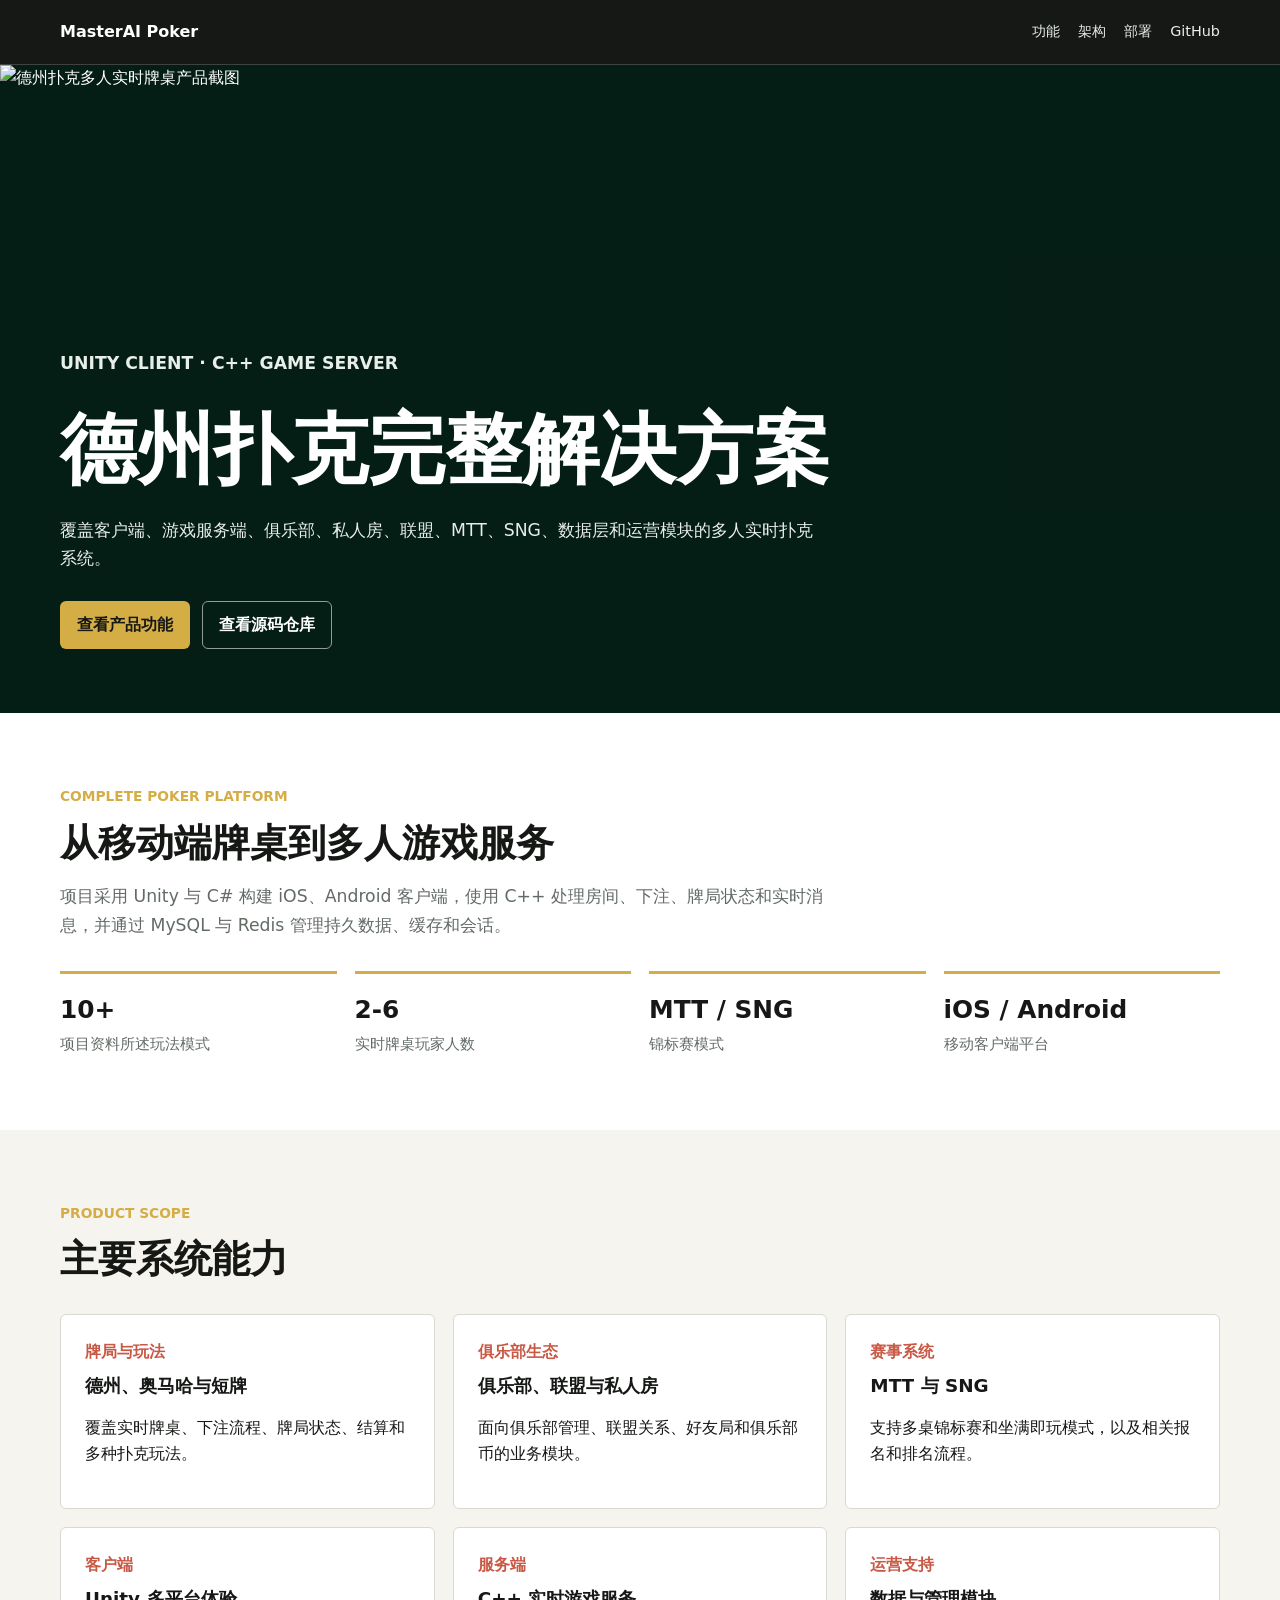
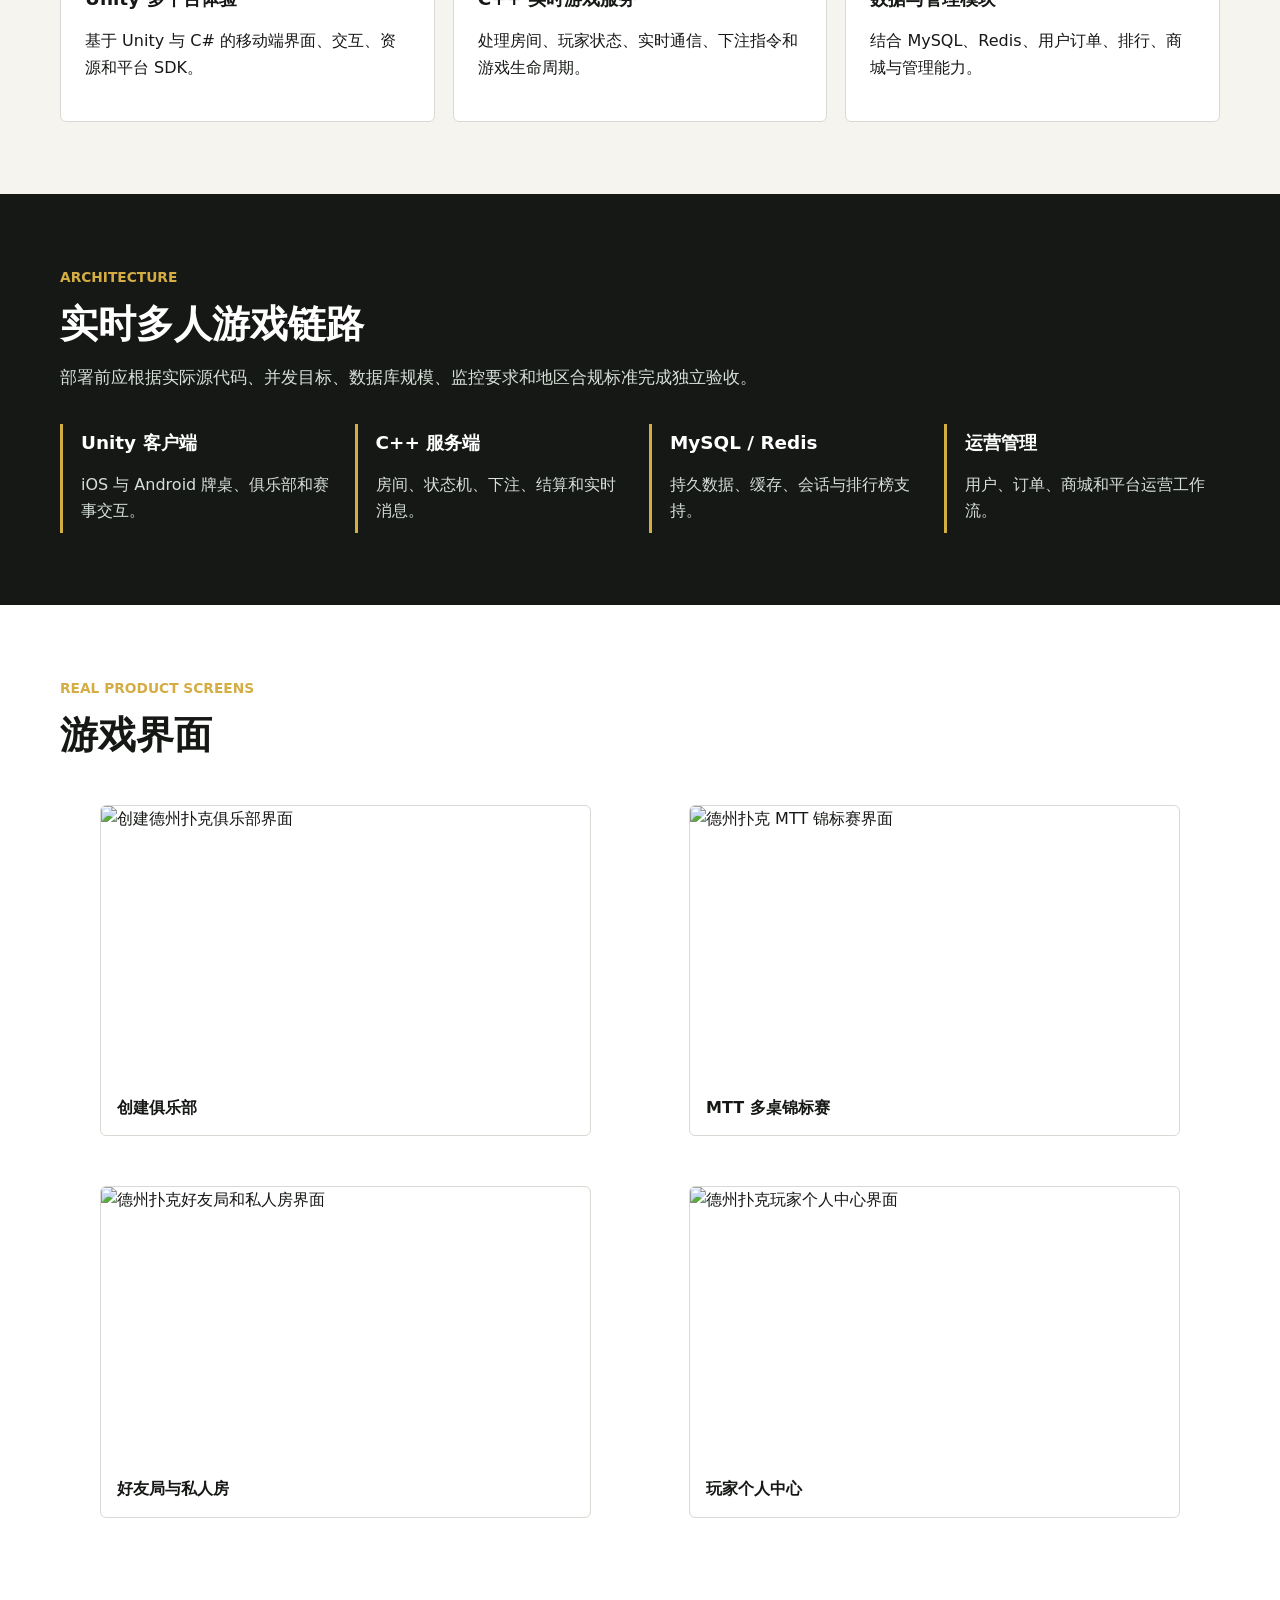
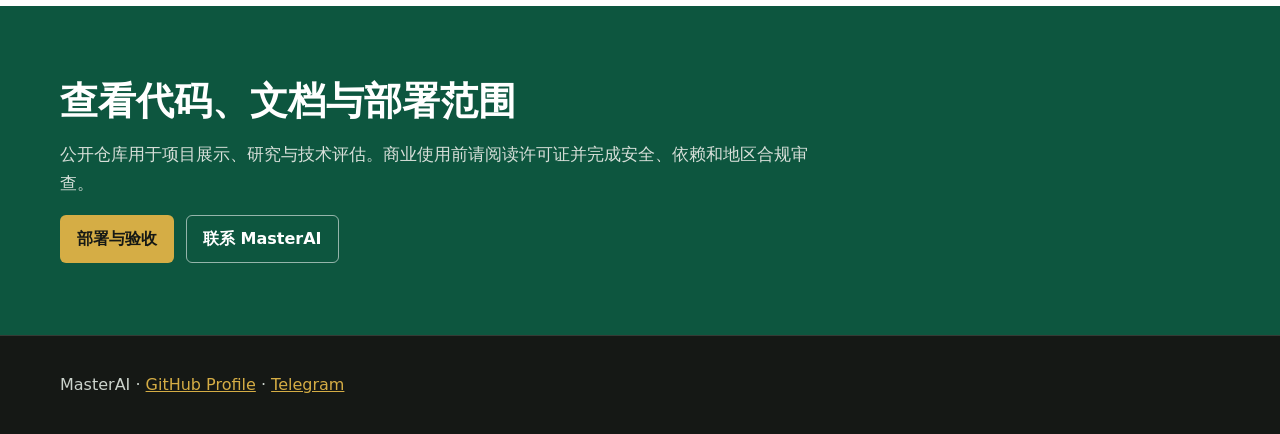
==== docs/index.html @ e2a2e853 "Add files via upload" ====
<!doctype html>
<html lang="zh-CN">
<head>
  <meta name="google-site-verification" content="rrp5Uvgzi-1-rMxUBfhV3wjlNrFqzwnqiA4e3qsOLEM" />
  <meta charset="utf-8">
  <meta name="viewport" content="width=device-width, initial-scale=1">
  <title>德州扑克完整解决方案 | Unity C# 客户端与 C++ 游戏服务端</title>
  <meta name="description" content="MasterAI 德州扑克完整解决方案，包含 Unity C# 客户端、C++ 游戏服务端、俱乐部、私人房、MTT、SNG、MySQL、Redis 与多人实时对战模块。">
  <link rel="canonical" href="https://masterai-top.github.io/TexasHoldem-Poker-Complete-Solution/">
  <meta property="og:title" content="德州扑克完整解决方案 | Texas Hold'em Poker Source Code">
  <meta property="og:description" content="Unity 客户端、C++ 服务端、德州扑克俱乐部、私人房、MTT 与 SNG 赛事模块。">
  <meta property="og:type" content="website">
  <meta property="og:url" content="https://masterai-top.github.io/TexasHoldem-Poker-Complete-Solution/">
  <meta property="og:image" content="https://raw.githubusercontent.com/masterai-top/TexasHoldem-Poker-Complete-Solution/main/Screenshots/%E6%89%93%E7%89%8C%E6%88%BF%E9%97%B4.jpg">
  <meta name="twitter:card" content="summary_large_image">
  <link rel="stylesheet" href="assets/styles.css">
  <script type="application/ld+json">
  {
    "@context": "https://schema.org",
    "@type": "SoftwareSourceCode",
    "name": "TexasHoldem Poker Complete Solution",
    "alternateName": "德州扑克完整解决方案",
    "codeRepository": "https://github.com/masterai-top/TexasHoldem-Poker-Complete-Solution",
    "programmingLanguage": ["C++", "C#"],
    "runtimePlatform": ["Unity", "iOS", "Android"],
    "description": "A Texas Hold'em poker solution with a Unity client, C++ game server, poker clubs, private rooms, MTT and SNG tournaments.",
    "author": {"@type": "Organization", "name": "MasterAI", "url": "https://github.com/masterai-top"}
  }
  </script>
</head>
<body>
  <header class="site-header">
    <nav class="nav" aria-label="主导航">
      <a class="brand" href="index.html">MasterAI Poker</a>
      <div class="nav-links">
        <a href="features.html">功能</a>
        <a href="architecture.html">架构</a>
        <a href="deployment.html">部署</a>
        <a href="https://github.com/masterai-top/TexasHoldem-Poker-Complete-Solution">GitHub</a>
      </div>
    </nav>
  </header>

  <main>
    <section class="hero">
      <img class="hero-media" src="Screenshots/打牌房间.jpg" alt="德州扑克多人实时牌桌产品截图">
      <div class="hero-inner">
        <p class="eyebrow">Unity Client · C++ Game Server</p>
        <h1>德州扑克完整解决方案</h1>
        <p>覆盖客户端、游戏服务端、俱乐部、私人房、联盟、MTT、SNG、数据层和运营模块的多人实时扑克系统。</p>
        <div class="actions">
          <a class="button" href="features.html">查看产品功能</a>
          <a class="button secondary" href="https://github.com/masterai-top/TexasHoldem-Poker-Complete-Solution">查看源码仓库</a>
        </div>
      </div>
    </section>

    <section class="band white">
      <div class="container">
        <p class="eyebrow">Complete Poker Platform</p>
        <h2>从移动端牌桌到多人游戏服务</h2>
        <p class="lead">项目采用 Unity 与 C# 构建 iOS、Android 客户端，使用 C++ 处理房间、下注、牌局状态和实时消息，并通过 MySQL 与 Redis 管理持久数据、缓存和会话。</p>
        <div class="metrics">
          <div class="metric"><strong>10+</strong><span>项目资料所述玩法模式</span></div>
          <div class="metric"><strong>2-6</strong><span>实时牌桌玩家人数</span></div>
          <div class="metric"><strong>MTT / SNG</strong><span>锦标赛模式</span></div>
          <div class="metric"><strong>iOS / Android</strong><span>移动客户端平台</span></div>
        </div>
      </div>
    </section>

    <section class="band">
      <div class="container">
        <p class="eyebrow">Product Scope</p>
        <h2>主要系统能力</h2>
        <div class="feature-grid">
          <article class="feature"><strong>牌局与玩法</strong><h3>德州、奥马哈与短牌</h3><p>覆盖实时牌桌、下注流程、牌局状态、结算和多种扑克玩法。</p></article>
          <article class="feature"><strong>俱乐部生态</strong><h3>俱乐部、联盟与私人房</h3><p>面向俱乐部管理、联盟关系、好友局和俱乐部币的业务模块。</p></article>
          <article class="feature"><strong>赛事系统</strong><h3>MTT 与 SNG</h3><p>支持多桌锦标赛和坐满即玩模式，以及相关报名和排名流程。</p></article>
          <article class="feature"><strong>客户端</strong><h3>Unity 多平台体验</h3><p>基于 Unity 与 C# 的移动端界面、交互、资源和平台 SDK。</p></article>
          <article class="feature"><strong>服务端</strong><h3>C++ 实时游戏服务</h3><p>处理房间、玩家状态、实时通信、下注指令和游戏生命周期。</p></article>
          <article class="feature"><strong>运营支持</strong><h3>数据与管理模块</h3><p>结合 MySQL、Redis、用户订单、排行、商城与管理能力。</p></article>
        </div>
      </div>
    </section>

    <section class="band dark">
      <div class="container">
        <p class="eyebrow">Architecture</p>
        <h2>实时多人游戏链路</h2>
        <p class="lead">部署前应根据实际源代码、并发目标、数据库规模、监控要求和地区合规标准完成独立验收。</p>
        <div class="architecture-grid">
          <div class="architecture-step"><h3>Unity 客户端</h3><p>iOS 与 Android 牌桌、俱乐部和赛事交互。</p></div>
          <div class="architecture-step"><h3>C++ 服务端</h3><p>房间、状态机、下注、结算和实时消息。</p></div>
          <div class="architecture-step"><h3>MySQL / Redis</h3><p>持久数据、缓存、会话与排行榜支持。</p></div>
          <div class="architecture-step"><h3>运营管理</h3><p>用户、订单、商城和平台运营工作流。</p></div>
        </div>
      </div>
    </section>

    <section class="band white">
      <div class="container">
        <p class="eyebrow">Real Product Screens</p>
        <h2>游戏界面</h2>
        <div class="gallery">
          <figure class="shot"><img loading="lazy" src="Screenshots/创建俱乐部.jpg" alt="创建德州扑克俱乐部界面"><figcaption>创建俱乐部</figcaption></figure>
          <figure class="shot"><img loading="lazy" src="Screenshots/MTT赛事.jpg" alt="德州扑克 MTT 锦标赛界面"><figcaption>MTT 多桌锦标赛</figcaption></figure>
          <figure class="shot"><img loading="lazy" src="Screenshots/好友局.jpg" alt="德州扑克好友局和私人房界面"><figcaption>好友局与私人房</figcaption></figure>
          <figure class="shot"><img loading="lazy" src="Screenshots/个人中心.jpg" alt="德州扑克玩家个人中心界面"><figcaption>玩家个人中心</figcaption></figure>
        </div>
      </div>
    </section>

    <section class="band felt">
      <div class="container">
        <h2>查看代码、文档与部署范围</h2>
        <p class="lead">公开仓库用于项目展示、研究与技术评估。商业使用前请阅读许可证并完成安全、依赖和地区合规审查。</p>
        <div class="actions">
          <a class="button" href="deployment.html">部署与验收</a>
          <a class="button secondary" href="mailto:masterai918@gmail.com">联系 MasterAI</a>
        </div>
      </div>
    </section>
  </main>

  <footer class="site-footer">
    <div class="container">MasterAI · <a href="https://github.com/masterai-top">GitHub Profile</a> · <a href="https://t.me/xuzongbin001">Telegram</a></div>
  </footer>
</body>
</html>
---- docs/assets/styles.css ----
:root {
  --ink: #151815;
  --paper: #f6f4ee;
  --white: #ffffff;
  --felt: #0d563f;
  --felt-dark: #07392b;
  --gold: #d5ad45;
  --coral: #c95845;
  --muted: #636b65;
  --line: #d8d9d2;
  --max: 1160px;
}

* {
  box-sizing: border-box;
}

html {
  scroll-behavior: smooth;
}

body {
  margin: 0;
  color: var(--ink);
  background: var(--paper);
  font-family: Inter, ui-sans-serif, system-ui, -apple-system, BlinkMacSystemFont, "Segoe UI", sans-serif;
  line-height: 1.65;
}

a {
  color: var(--felt);
}

img {
  display: block;
  max-width: 100%;
}

.site-header {
  position: sticky;
  z-index: 20;
  top: 0;
  border-bottom: 1px solid rgba(255, 255, 255, 0.18);
  background: var(--ink);
  color: var(--white);
}

.nav {
  display: flex;
  align-items: center;
  justify-content: space-between;
  width: min(calc(100% - 32px), var(--max));
  min-height: 64px;
  margin: 0 auto;
  gap: 24px;
}

.brand {
  color: var(--white);
  font-size: 1rem;
  font-weight: 760;
  text-decoration: none;
}

.nav-links {
  display: flex;
  align-items: center;
  flex-wrap: wrap;
  gap: 18px;
}

.nav-links a {
  color: #e9eee9;
  font-size: 0.9rem;
  text-decoration: none;
}

.nav-links a:hover,
.nav-links a:focus-visible {
  color: var(--gold);
}

.hero {
  position: relative;
  display: grid;
  min-height: clamp(520px, 72vh, 680px);
  align-items: end;
  overflow: hidden;
  color: var(--white);
  background: var(--felt-dark);
}

.hero::before {
  position: absolute;
  inset: 0;
  content: "";
  background: rgba(4, 18, 13, 0.72);
}

.hero-media {
  position: absolute;
  inset: 0;
  width: 100%;
  height: 100%;
  object-fit: cover;
}

.hero-inner {
  position: relative;
  width: min(calc(100% - 32px), var(--max));
  margin: 0 auto;
  padding: 72px 0 64px;
}

.eyebrow {
  margin: 0 0 12px;
  color: var(--gold);
  font-size: 0.86rem;
  font-weight: 780;
  text-transform: uppercase;
}

h1,
h2,
h3 {
  margin-top: 0;
  line-height: 1.18;
  letter-spacing: 0;
}

h1 {
  max-width: 900px;
  margin-bottom: 20px;
  font-size: clamp(2.35rem, 6vw, 4.8rem);
}

h2 {
  margin-bottom: 16px;
  font-size: clamp(1.7rem, 3vw, 2.5rem);
}

h3 {
  font-size: 1.15rem;
}

.hero p {
  max-width: 760px;
  margin: 0 0 28px;
  color: #e8eee9;
  font-size: 1.08rem;
}

.actions {
  display: flex;
  flex-wrap: wrap;
  gap: 12px;
}

.button {
  display: inline-flex;
  min-height: 44px;
  align-items: center;
  justify-content: center;
  border: 1px solid transparent;
  border-radius: 6px;
  padding: 10px 16px;
  background: var(--gold);
  color: var(--ink);
  font-weight: 760;
  text-decoration: none;
}

.button.secondary {
  border-color: rgba(255, 255, 255, 0.56);
  background: transparent;
  color: var(--white);
}

.band {
  padding: 72px 0;
}

.band.white {
  background: var(--white);
}

.band.dark {
  background: var(--ink);
  color: var(--white);
}

.band.felt {
  background: var(--felt);
  color: var(--white);
}

.container {
  width: min(calc(100% - 32px), var(--max));
  margin: 0 auto;
}

.lead {
  max-width: 780px;
  color: var(--muted);
  font-size: 1.08rem;
}

.dark .lead,
.felt .lead {
  color: #d7dfd9;
}

.metrics,
.feature-grid,
.architecture-grid,
.gallery {
  display: grid;
  gap: 18px;
  margin-top: 32px;
}

.metrics {
  grid-template-columns: repeat(4, minmax(0, 1fr));
}

.metric {
  border-top: 3px solid var(--gold);
  padding-top: 16px;
}

.metric strong {
  display: block;
  font-size: 1.55rem;
}

.metric span {
  color: var(--muted);
  font-size: 0.92rem;
}

.feature-grid {
  grid-template-columns: repeat(3, minmax(0, 1fr));
}

.feature {
  min-height: 180px;
  border: 1px solid var(--line);
  border-radius: 6px;
  padding: 24px;
  background: var(--white);
}

.feature strong {
  display: block;
  margin-bottom: 10px;
  color: var(--coral);
}

.architecture-grid {
  grid-template-columns: repeat(4, minmax(0, 1fr));
}

.architecture-step {
  border-left: 3px solid var(--gold);
  padding: 8px 0 8px 18px;
}

.architecture-step p {
  margin-bottom: 0;
  color: #d7dfd9;
}

.gallery {
  grid-template-columns: repeat(2, minmax(0, 1fr));
}

.shot {
  overflow: hidden;
  border: 1px solid var(--line);
  border-radius: 6px;
  background: var(--white);
}

.shot img {
  width: 100%;
  aspect-ratio: 16 / 9;
  object-fit: cover;
}

.shot figcaption {
  padding: 14px 16px;
  font-weight: 700;
}

.page-hero {
  padding: 84px 0 60px;
  background: var(--felt-dark);
  color: var(--white);
}

.page-hero h1 {
  max-width: 900px;
  margin-bottom: 16px;
  font-size: clamp(2.1rem, 5vw, 4rem);
}

.page-hero p {
  max-width: 780px;
  color: #dce7df;
}

.content-grid {
  display: grid;
  grid-template-columns: 220px minmax(0, 1fr);
  gap: 48px;
}

.toc {
  align-self: start;
  border-left: 2px solid var(--gold);
  padding-left: 16px;
}

.toc a {
  display: block;
  margin: 8px 0;
  text-decoration: none;
}

.prose section + section {
  margin-top: 48px;
}

.prose table {
  width: 100%;
  border-collapse: collapse;
  background: var(--white);
}

.prose th,
.prose td {
  border: 1px solid var(--line);
  padding: 12px;
  text-align: left;
  vertical-align: top;
}

.notice {
  border-left: 4px solid var(--coral);
  padding: 16px 20px;
  background: #fff4f0;
}

code {
  overflow-wrap: anywhere;
}

.site-footer {
  padding: 36px 0;
  border-top: 1px solid #343a35;
  background: var(--ink);
  color: #cbd3cc;
}

.site-footer a {
  color: var(--gold);
}

@media (max-width: 860px) {
  .metrics,
  .architecture-grid {
    grid-template-columns: repeat(2, minmax(0, 1fr));
  }

  .feature-grid,
  .content-grid {
    grid-template-columns: 1fr;
  }

  .toc {
    display: none;
  }
}

@media (max-width: 620px) {
  .nav {
    align-items: flex-start;
    flex-direction: column;
    padding: 14px 0;
  }

  .nav-links {
    gap: 12px;
  }

  .hero-inner {
    padding-bottom: 48px;
  }

  .metrics,
  .gallery,
  .architecture-grid {
    grid-template-columns: 1fr;
  }

  .band {
    padding: 52px 0;
  }
}
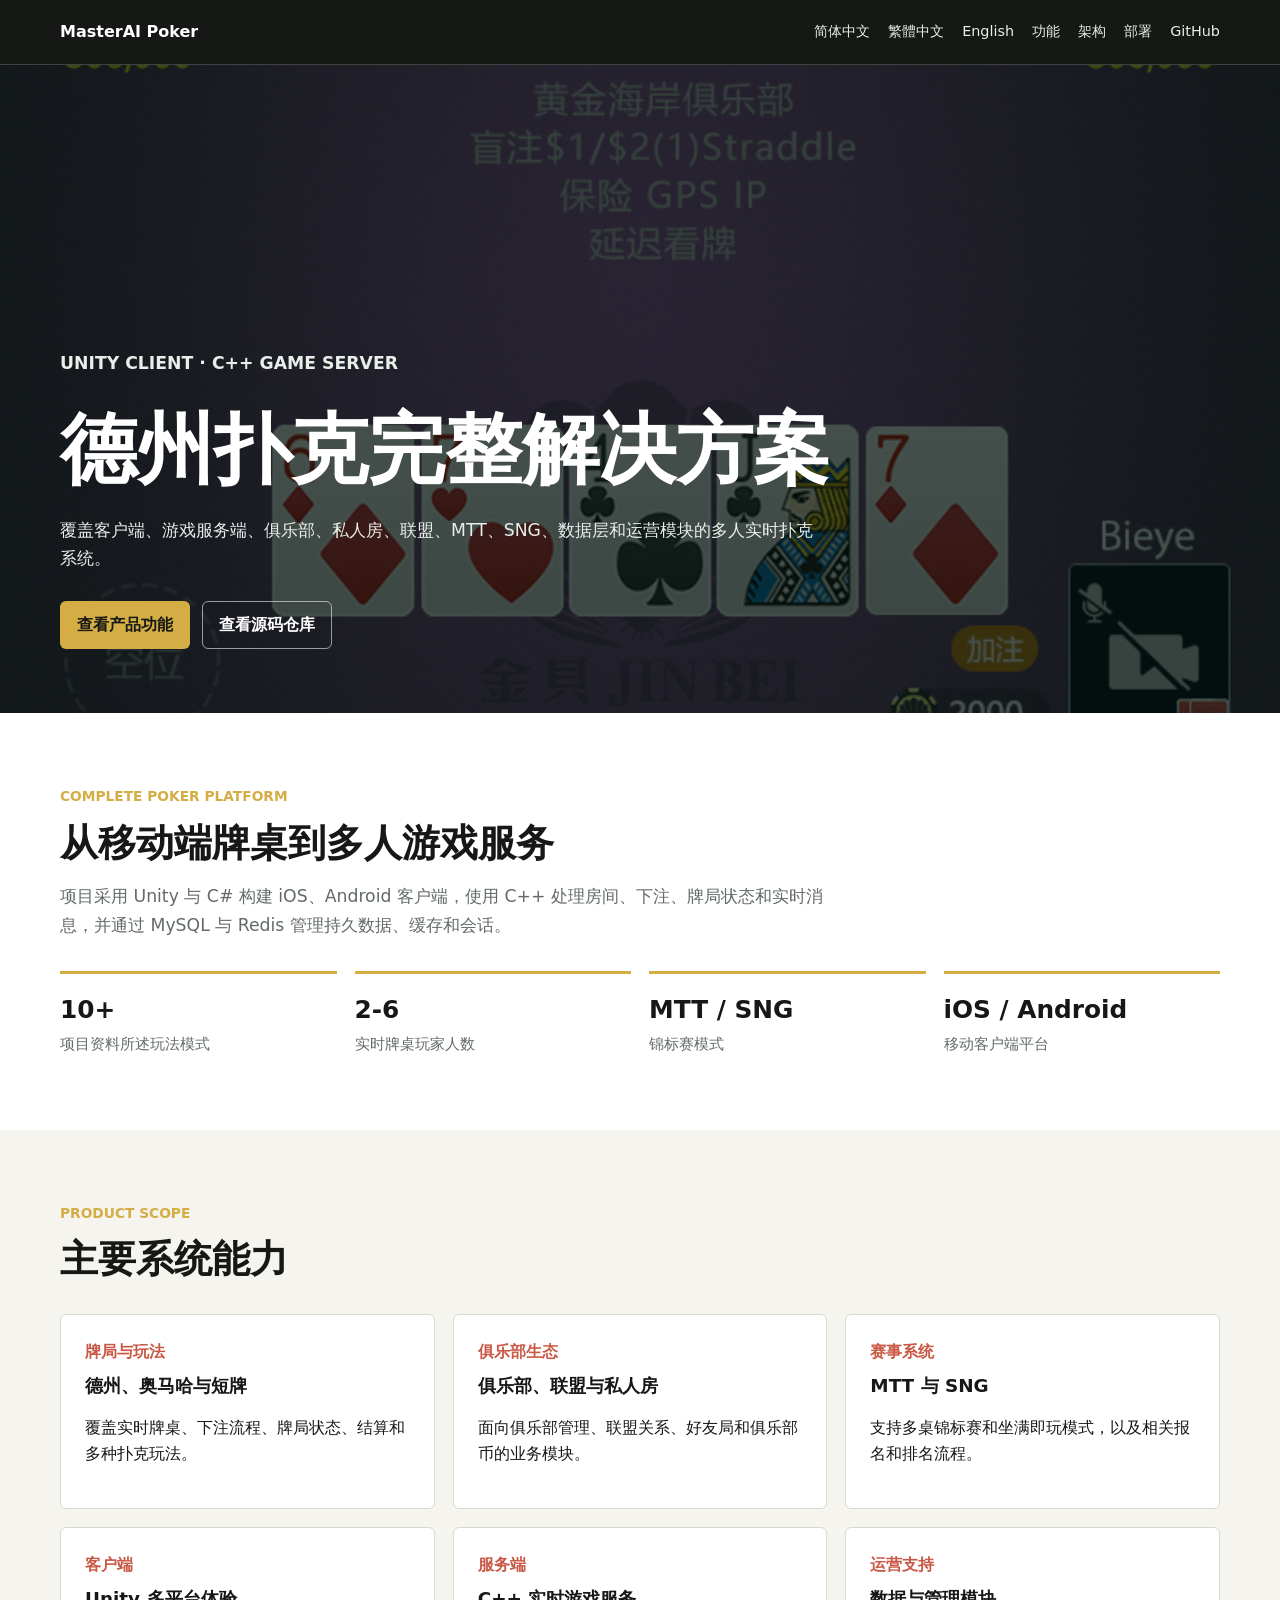
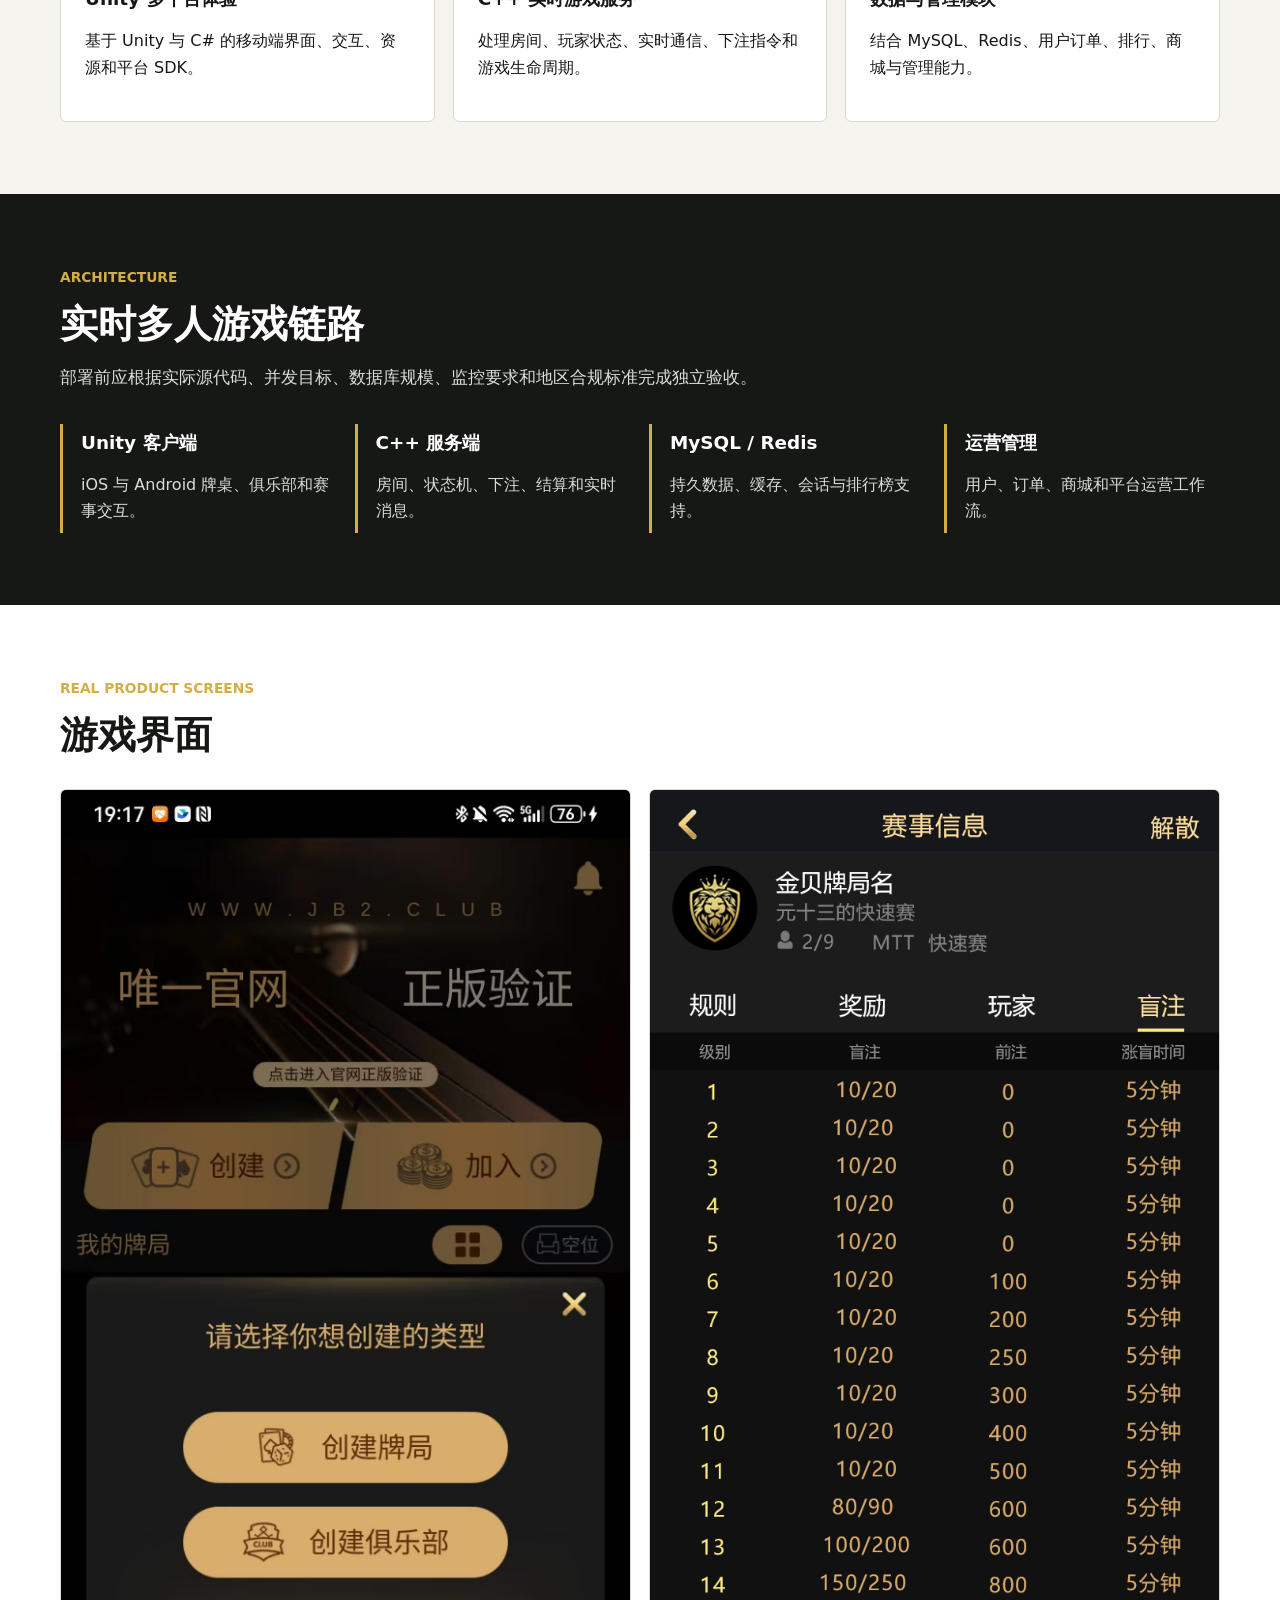
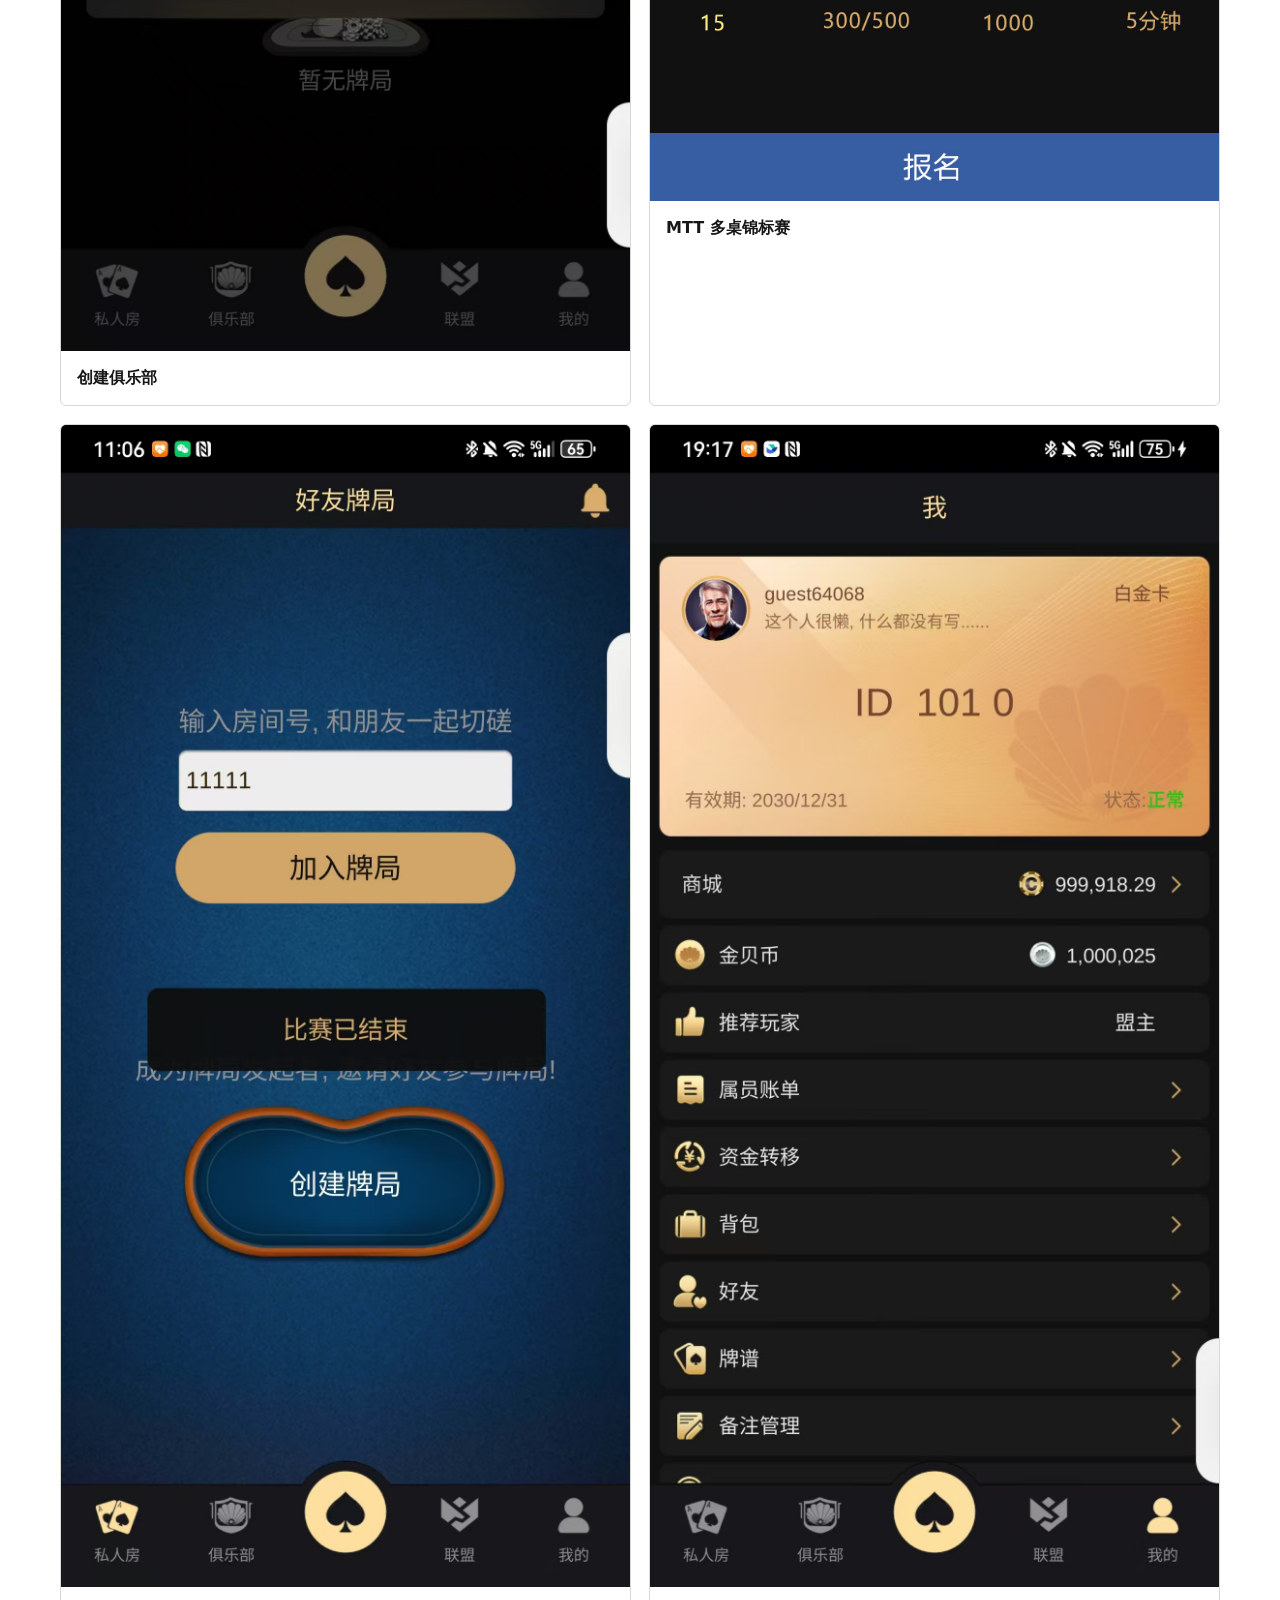
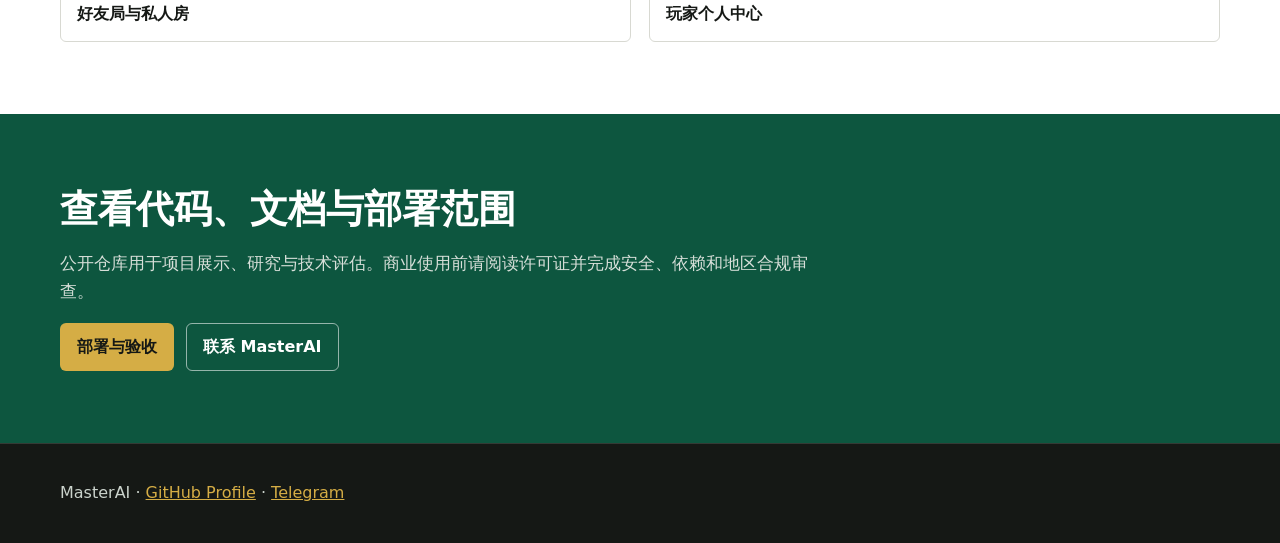
==== commit 3f114e8b: "Add files via upload" ====
--- a/docs/index.html
+++ b/docs/index.html
@@ -6,12 +6,12 @@
   <meta name="viewport" content="width=device-width, initial-scale=1">
   <title>德州扑克完整解决方案 | Unity C# 客户端与 C++ 游戏服务端</title>
   <meta name="description" content="MasterAI 德州扑克完整解决方案，包含 Unity C# 客户端、C++ 游戏服务端、俱乐部、私人房、MTT、SNG、MySQL、Redis 与多人实时对战模块。">
-  <link rel="canonical" href="https://masterai-top.github.io/TexasHoldem-Poker-Complete-Solution/">
+  <link rel="canonical" href="https://masterai-top.github.io/Texas-Holdem-Poker-Source-Code/">
   <meta property="og:title" content="德州扑克完整解决方案 | Texas Hold'em Poker Source Code">
   <meta property="og:description" content="Unity 客户端、C++ 服务端、德州扑克俱乐部、私人房、MTT 与 SNG 赛事模块。">
   <meta property="og:type" content="website">
-  <meta property="og:url" content="https://masterai-top.github.io/TexasHoldem-Poker-Complete-Solution/">
-  <meta property="og:image" content="https://raw.githubusercontent.com/masterai-top/TexasHoldem-Poker-Complete-Solution/main/Screenshots/%E6%89%93%E7%89%8C%E6%88%BF%E9%97%B4.jpg">
+  <meta property="og:url" content="https://masterai-top.github.io/Texas-Holdem-Poker-Source-Code/">
+  <meta property="og:image" content="https://masterai-top.github.io/Texas-Holdem-Poker-Source-Code/Screenshots/%E6%89%93%E7%89%8C%E6%88%BF%E9%97%B4.jpg">
   <meta name="twitter:card" content="summary_large_image">
   <link rel="stylesheet" href="assets/styles.css">
   <script type="application/ld+json">
@@ -20,7 +20,7 @@
     "@type": "SoftwareSourceCode",
     "name": "TexasHoldem Poker Complete Solution",
     "alternateName": "德州扑克完整解决方案",
-    "codeRepository": "https://github.com/masterai-top/TexasHoldem-Poker-Complete-Solution",
+    "codeRepository": "https://github.com/masterai-top/Texas-Holdem-Poker-Source-Code",
     "programmingLanguage": ["C++", "C#"],
     "runtimePlatform": ["Unity", "iOS", "Android"],
     "description": "A Texas Hold'em poker solution with a Unity client, C++ game server, poker clubs, private rooms, MTT and SNG tournaments.",
@@ -33,10 +33,13 @@
     <nav class="nav" aria-label="主导航">
       <a class="brand" href="index.html">MasterAI Poker</a>
       <div class="nav-links">
+        <a href="zh-cn/">简体中文</a>
+        <a href="zh-tw/">繁體中文</a>
+        <a href="en/">English</a>
         <a href="features.html">功能</a>
         <a href="architecture.html">架构</a>
         <a href="deployment.html">部署</a>
-        <a href="https://github.com/masterai-top/TexasHoldem-Poker-Complete-Solution">GitHub</a>
+        <a href="https://github.com/masterai-top/Texas-Holdem-Poker-Source-Code">GitHub</a>
       </div>
     </nav>
   </header>
@@ -50,7 +53,7 @@
         <p>覆盖客户端、游戏服务端、俱乐部、私人房、联盟、MTT、SNG、数据层和运营模块的多人实时扑克系统。</p>
         <div class="actions">
           <a class="button" href="features.html">查看产品功能</a>
-          <a class="button secondary" href="https://github.com/masterai-top/TexasHoldem-Poker-Complete-Solution">查看源码仓库</a>
+          <a class="button secondary" href="https://github.com/masterai-top/Texas-Holdem-Poker-Source-Code">查看源码仓库</a>
         </div>
       </div>
     </section>
--- a/docs/assets/styles.css
+++ b/docs/assets/styles.css
@@ -407,3 +407,10 @@
     padding: 52px 0;
   }
 }
+
+/* Keep product screenshots complete and hero text readable. */
+.shot { margin: 0; }
+.shot img { aspect-ratio: auto; height: auto; object-fit: contain; }
+.hero-media { z-index: 0; }
+.hero::before { z-index: 1; pointer-events: none; }
+.hero-inner { z-index: 2; }
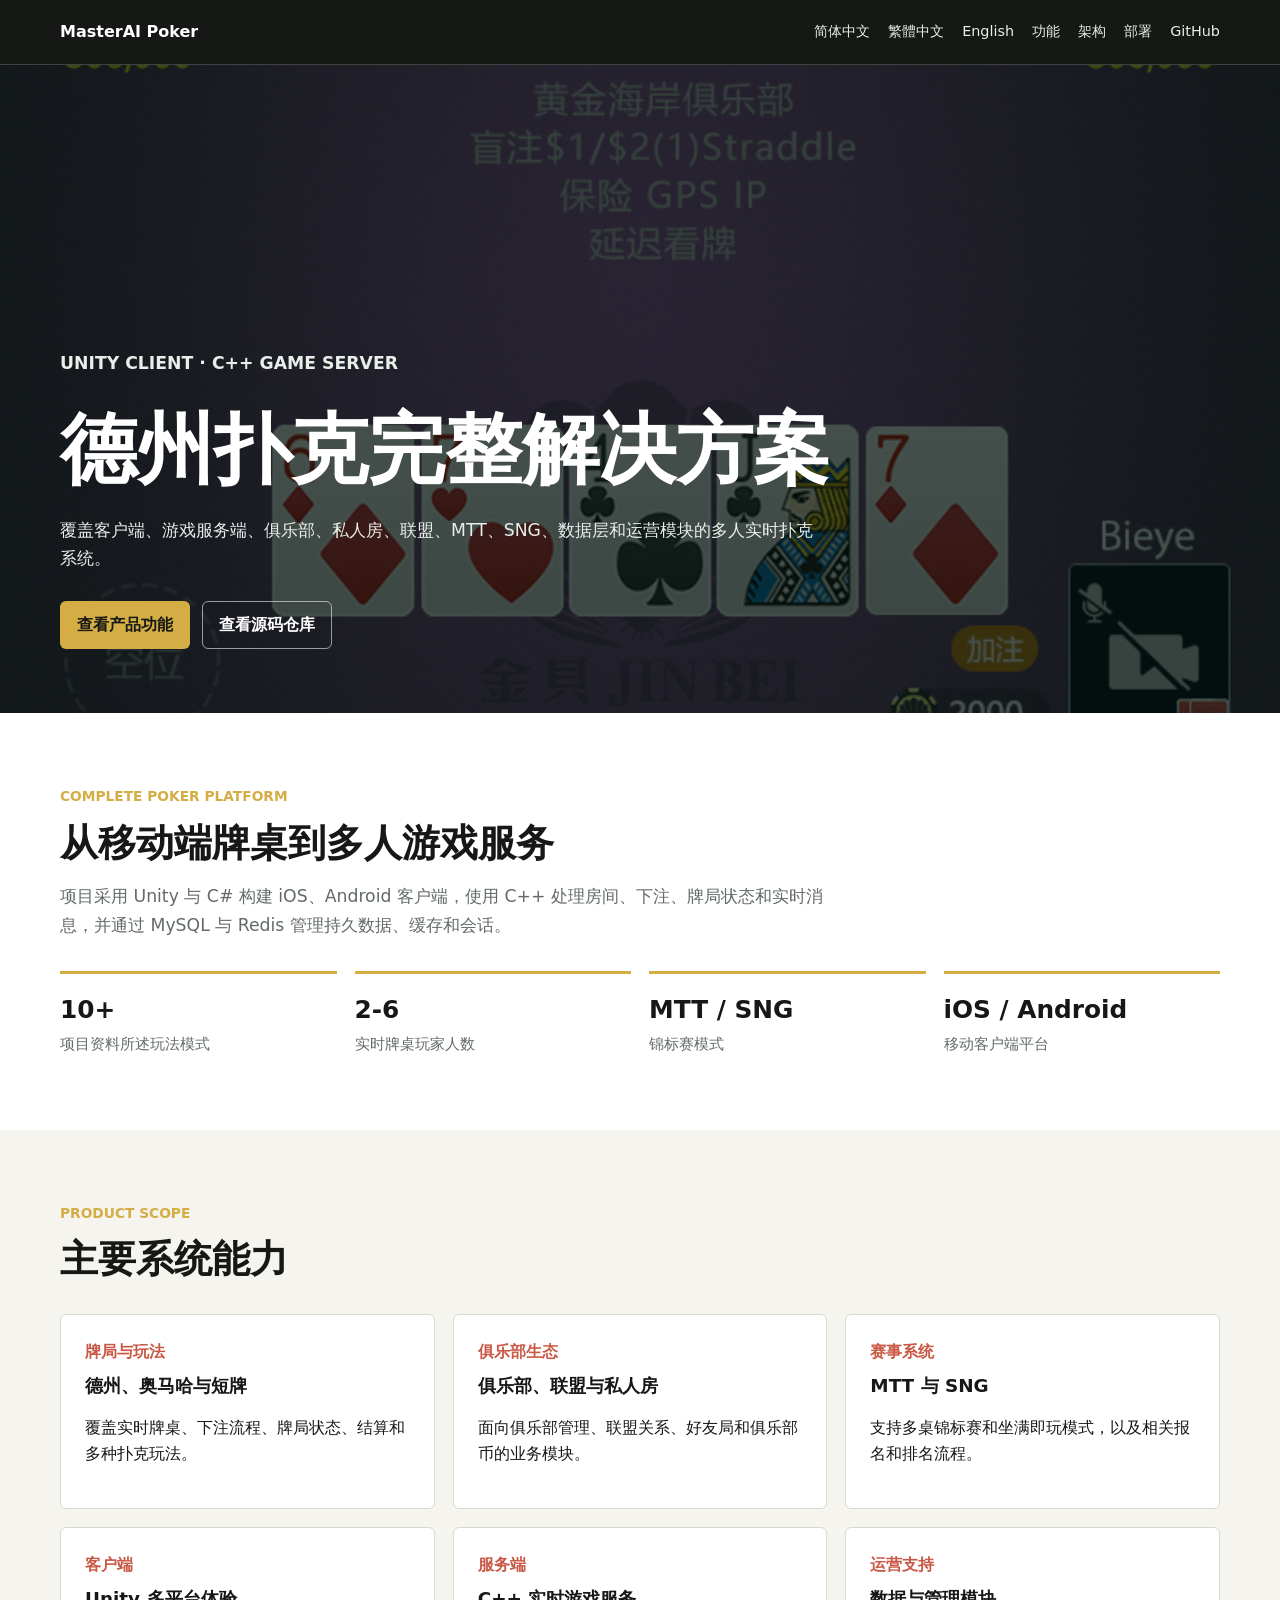
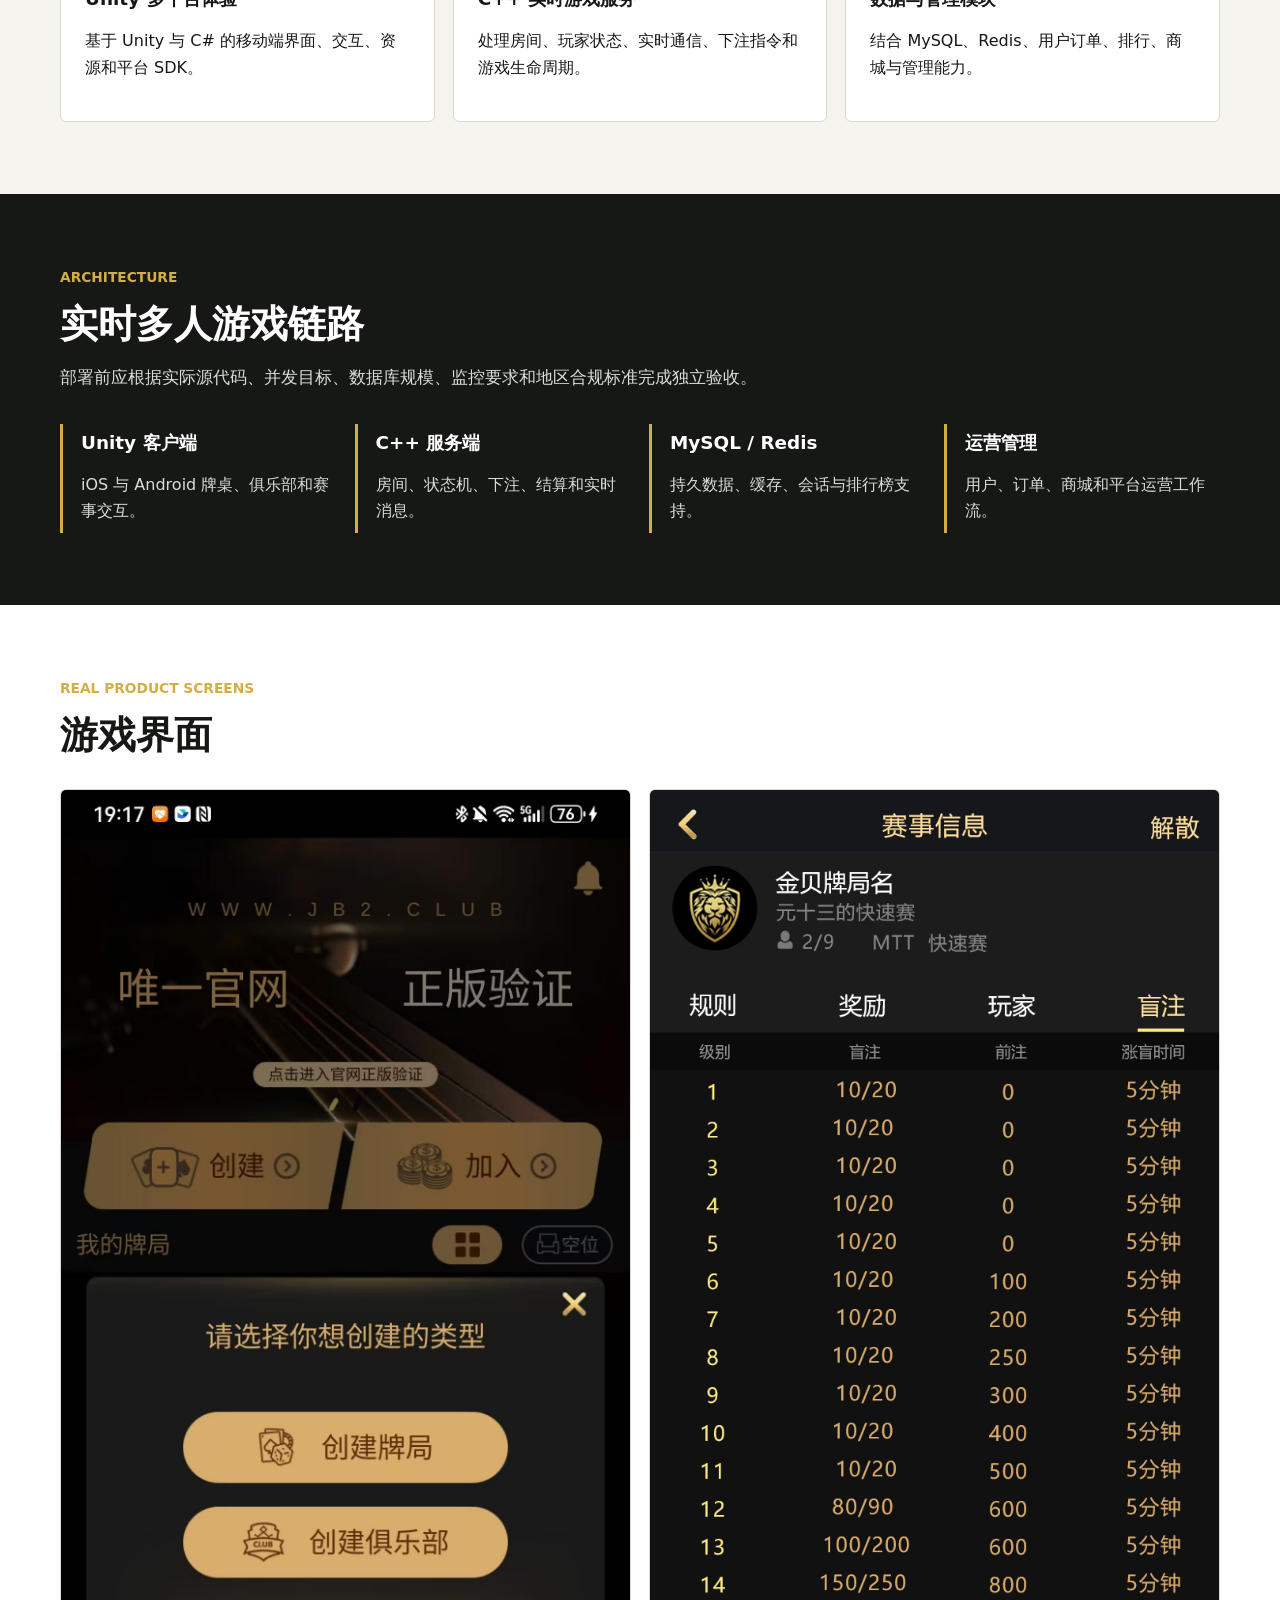
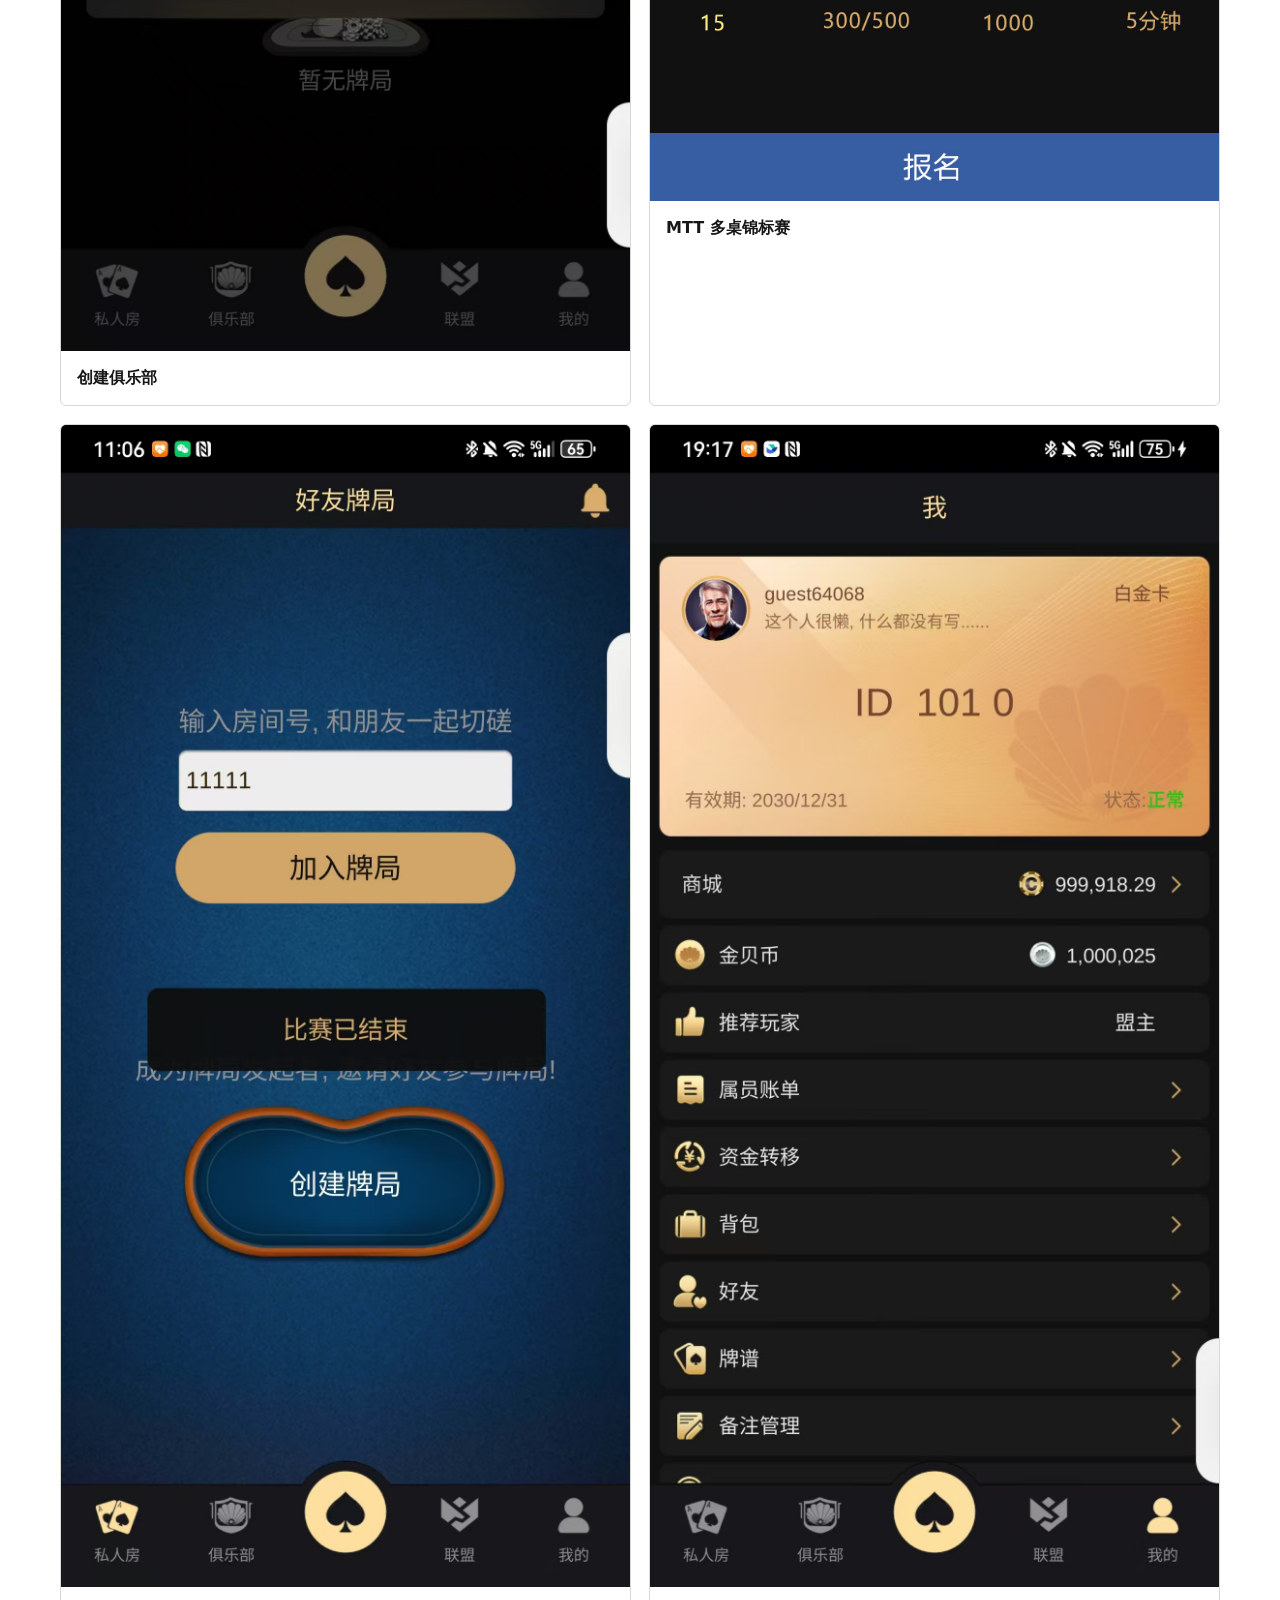
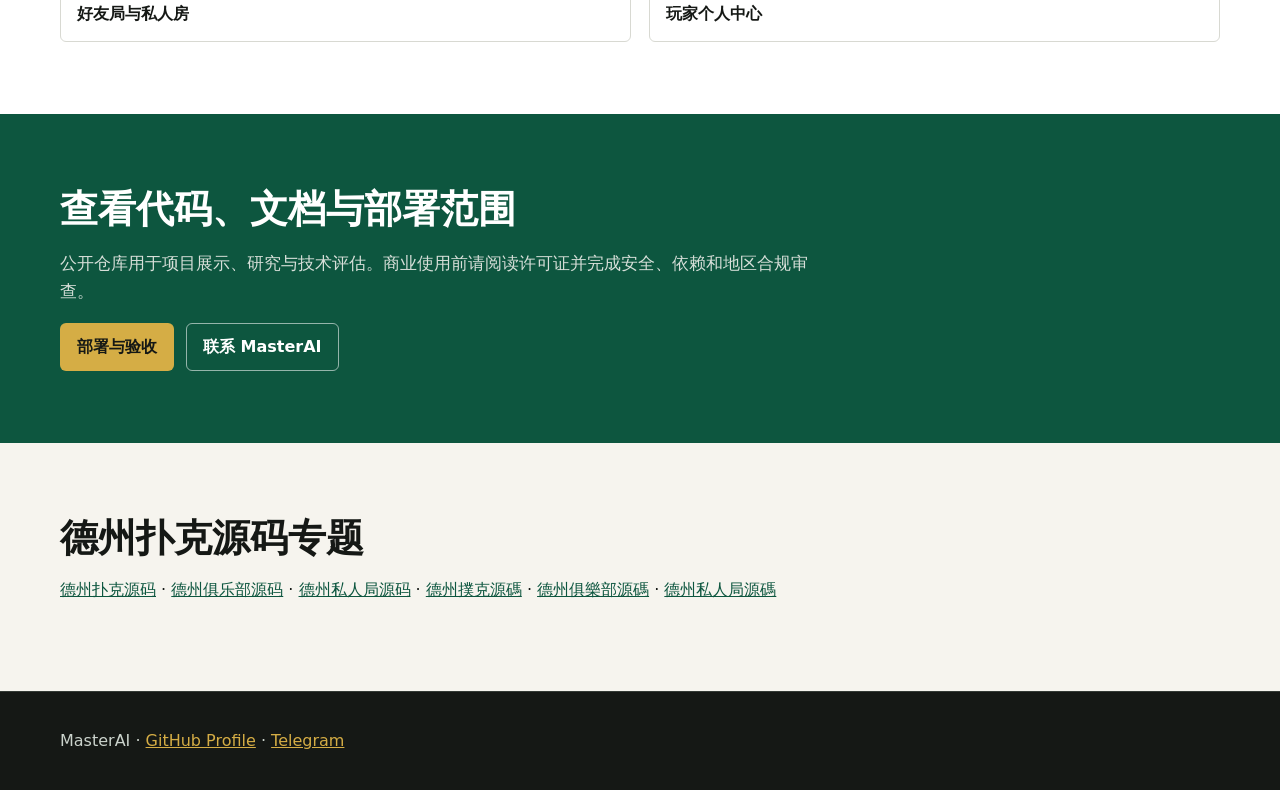
==== commit d0676cd4: "Add files via upload" ====
--- a/docs/index.html
+++ b/docs/index.html
@@ -11,7 +11,7 @@
   <meta property="og:description" content="Unity 客户端、C++ 服务端、德州扑克俱乐部、私人房、MTT 与 SNG 赛事模块。">
   <meta property="og:type" content="website">
   <meta property="og:url" content="https://masterai-top.github.io/Texas-Holdem-Poker-Source-Code/">
-  <meta property="og:image" content="https://masterai-top.github.io/Texas-Holdem-Poker-Source-Code/Screenshots/%E6%89%93%E7%89%8C%E6%88%BF%E9%97%B4.jpg">
+  <meta property="og:image" content="https://masterai-top.github.io/Texas-Holdem-Poker-Source-Code/Screenshots/poker-table-01.jpg">
   <meta name="twitter:card" content="summary_large_image">
   <link rel="stylesheet" href="assets/styles.css">
   <script type="application/ld+json">
@@ -46,7 +46,7 @@
 
   <main>
     <section class="hero">
-      <img class="hero-media" src="Screenshots/打牌房间.jpg" alt="德州扑克多人实时牌桌产品截图">
+      <img class="hero-media" src="Screenshots/poker-table-01.jpg" alt="德州扑克多人实时牌桌产品截图">
       <div class="hero-inner">
         <p class="eyebrow">Unity Client · C++ Game Server</p>
         <h1>德州扑克完整解决方案</h1>
@@ -106,10 +106,10 @@
         <p class="eyebrow">Real Product Screens</p>
         <h2>游戏界面</h2>
         <div class="gallery">
-          <figure class="shot"><img loading="lazy" src="Screenshots/创建俱乐部.jpg" alt="创建德州扑克俱乐部界面"><figcaption>创建俱乐部</figcaption></figure>
-          <figure class="shot"><img loading="lazy" src="Screenshots/MTT赛事.jpg" alt="德州扑克 MTT 锦标赛界面"><figcaption>MTT 多桌锦标赛</figcaption></figure>
-          <figure class="shot"><img loading="lazy" src="Screenshots/好友局.jpg" alt="德州扑克好友局和私人房界面"><figcaption>好友局与私人房</figcaption></figure>
-          <figure class="shot"><img loading="lazy" src="Screenshots/个人中心.jpg" alt="德州扑克玩家个人中心界面"><figcaption>玩家个人中心</figcaption></figure>
+          <figure class="shot"><img loading="lazy" src="Screenshots/create-club-02.jpg" alt="创建德州扑克俱乐部界面"><figcaption>创建俱乐部</figcaption></figure>
+          <figure class="shot"><img loading="lazy" src="Screenshots/mtt-tournament-03.jpg" alt="德州扑克 MTT 锦标赛界面"><figcaption>MTT 多桌锦标赛</figcaption></figure>
+          <figure class="shot"><img loading="lazy" src="Screenshots/private-table-04.jpg" alt="德州扑克好友局和私人房界面"><figcaption>好友局与私人房</figcaption></figure>
+          <figure class="shot"><img loading="lazy" src="Screenshots/player-profile-05.jpg" alt="德州扑克玩家个人中心界面"><figcaption>玩家个人中心</figcaption></figure>
         </div>
       </div>
     </section>
@@ -124,7 +124,8 @@
         </div>
       </div>
     </section>
-  </main>
+    <section class="band"><div class="container"><h2>德州扑克源码专题</h2><p><a href="zh-cn/texas-holdem-source-code.html">德州扑克源码</a> · <a href="zh-cn/poker-club-source-code.html">德州俱乐部源码</a> · <a href="zh-cn/private-poker-game-source-code.html">德州私人局源码</a> · <a href="zh-tw/texas-holdem-source-code.html">德州撲克源碼</a> · <a href="zh-tw/poker-club-source-code.html">德州俱樂部源碼</a> · <a href="zh-tw/private-poker-game-source-code.html">德州私人局源碼</a></p></div></section>
+  </main>
 
   <footer class="site-footer">
     <div class="container">MasterAI · <a href="https://github.com/masterai-top">GitHub Profile</a> · <a href="https://t.me/xuzongbin001">Telegram</a></div>
